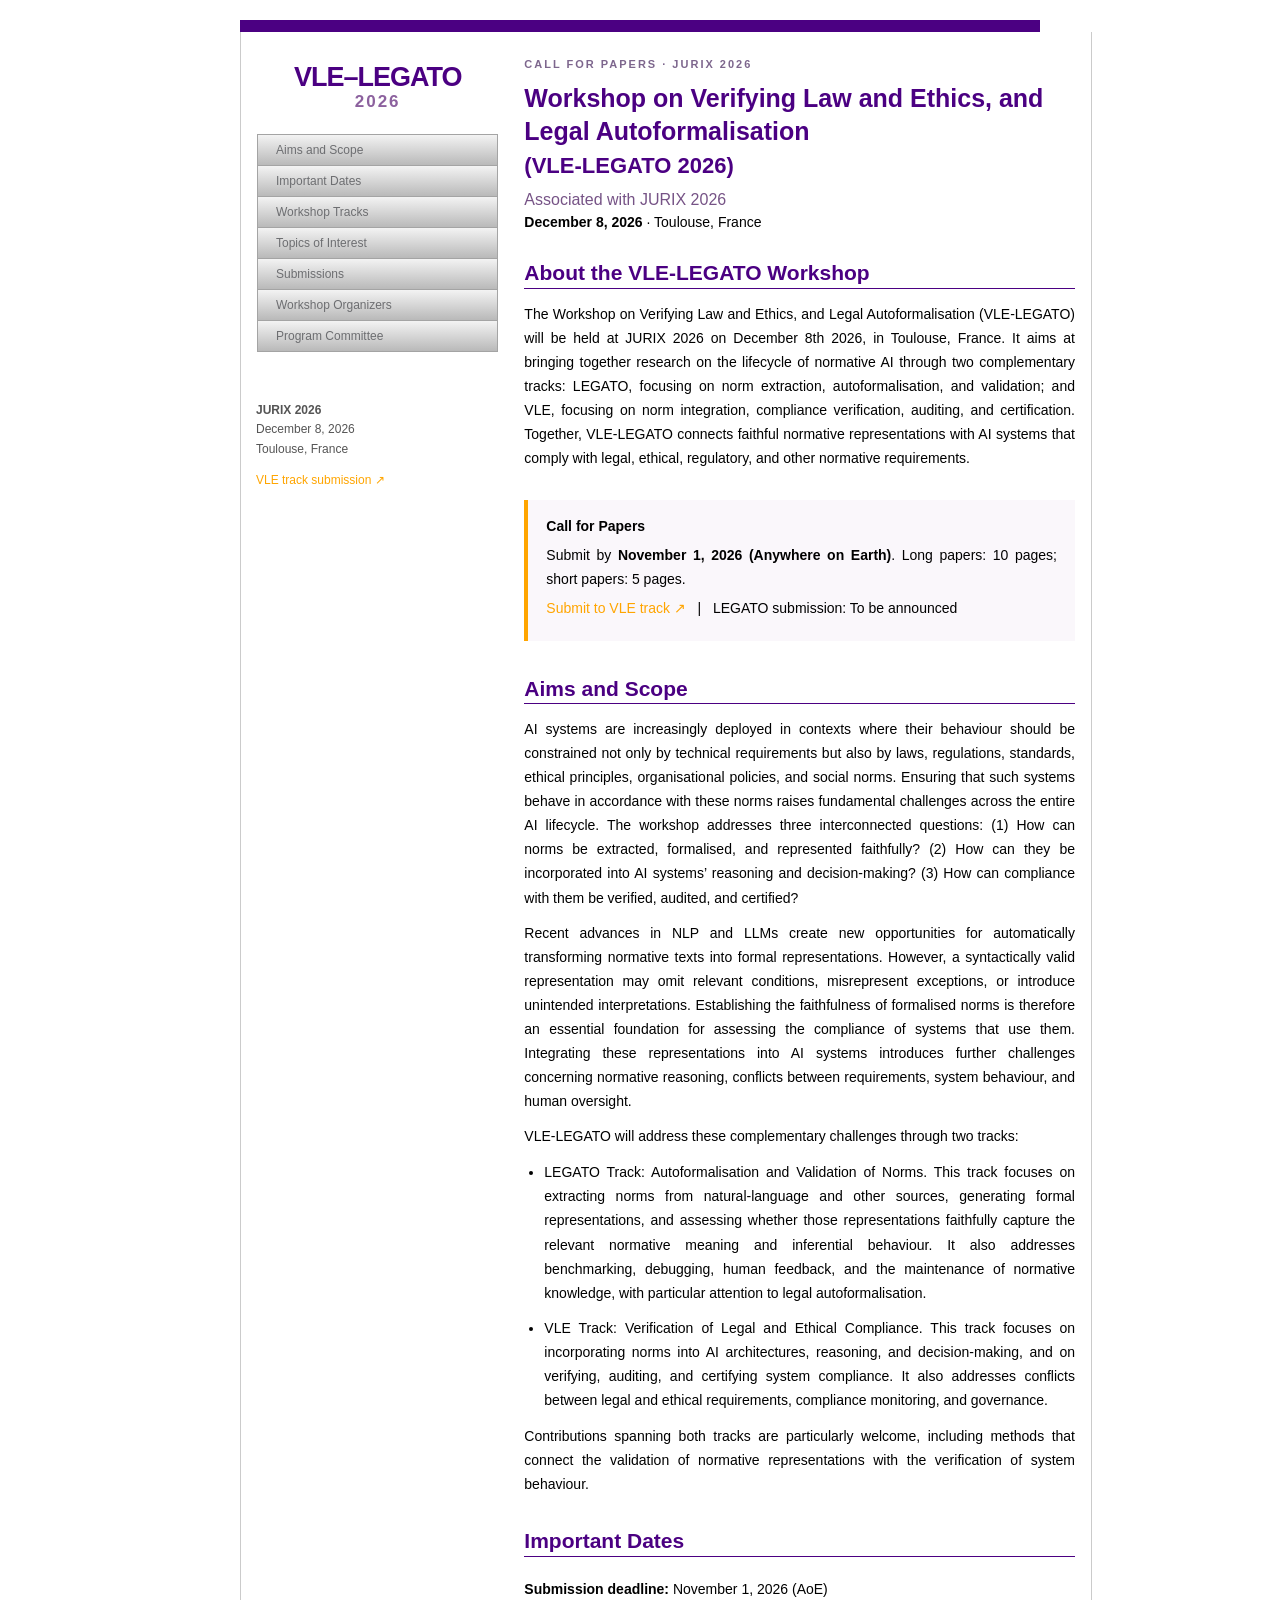
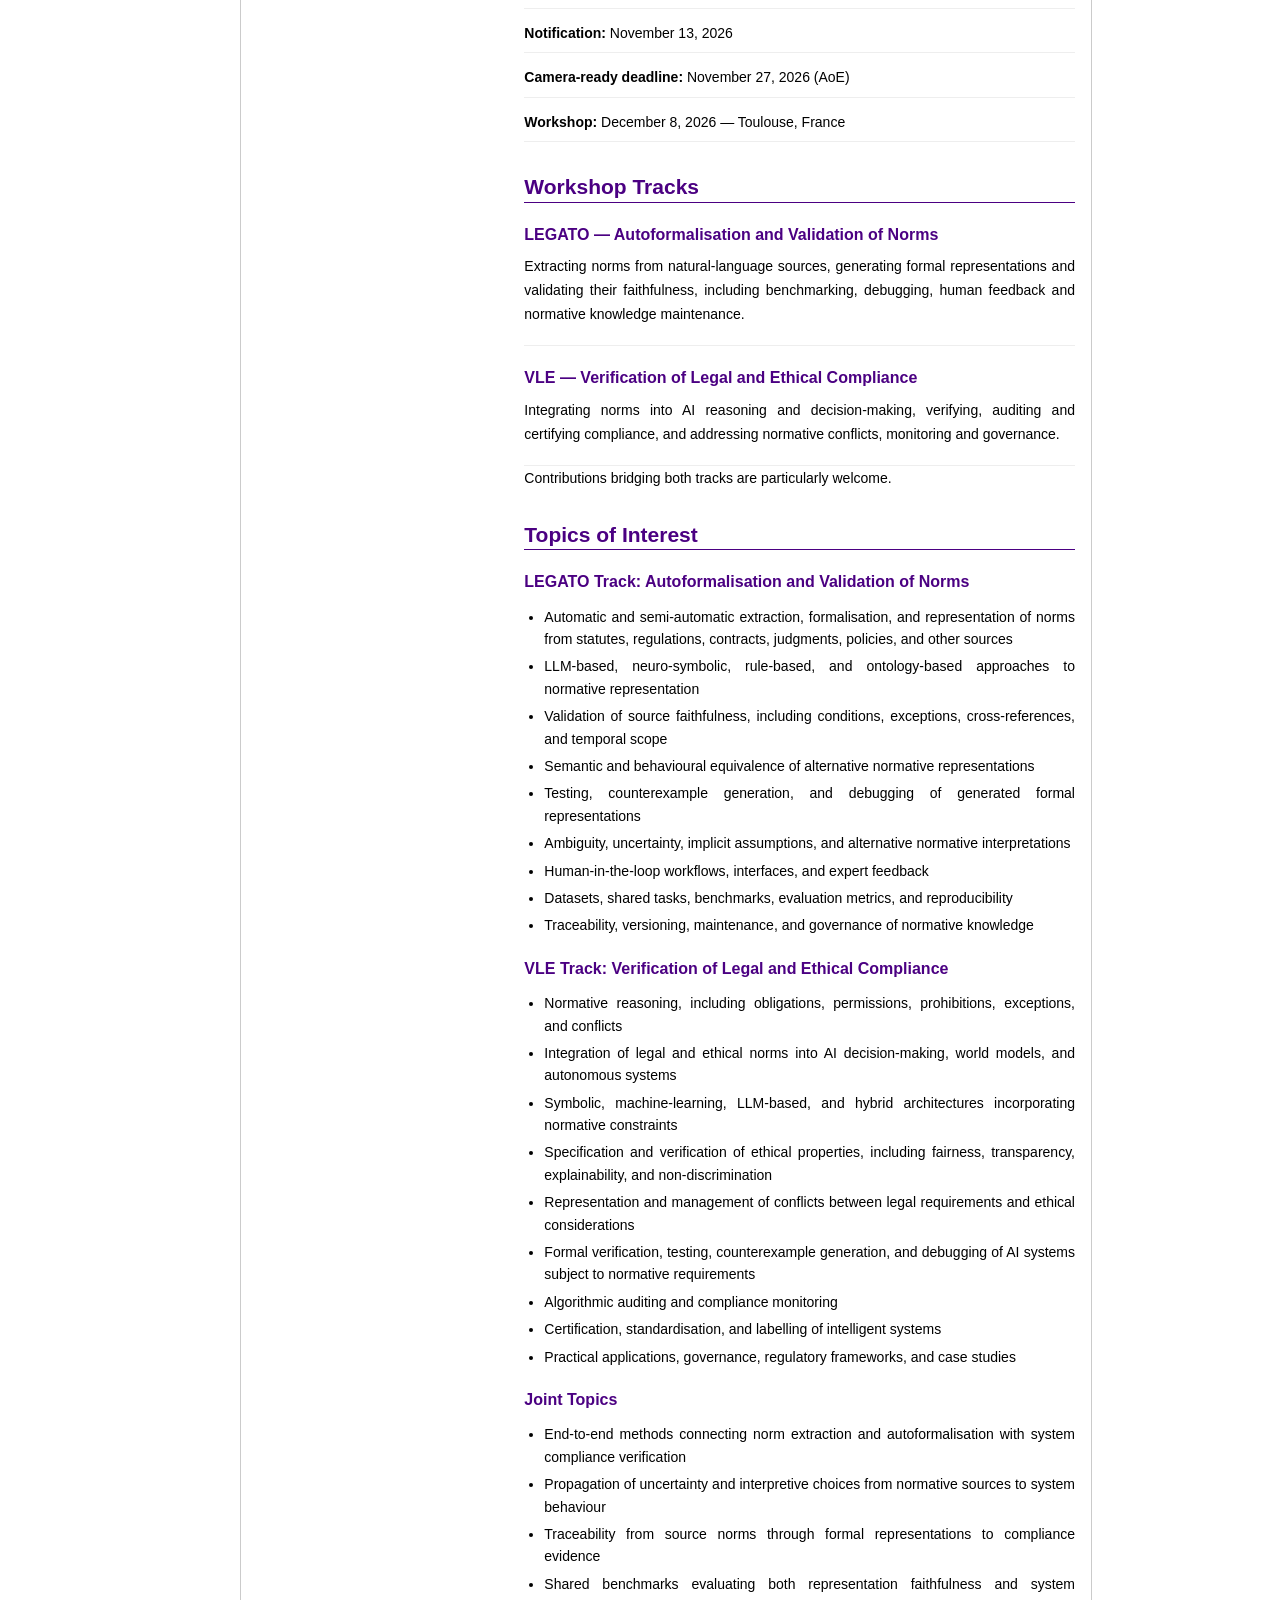
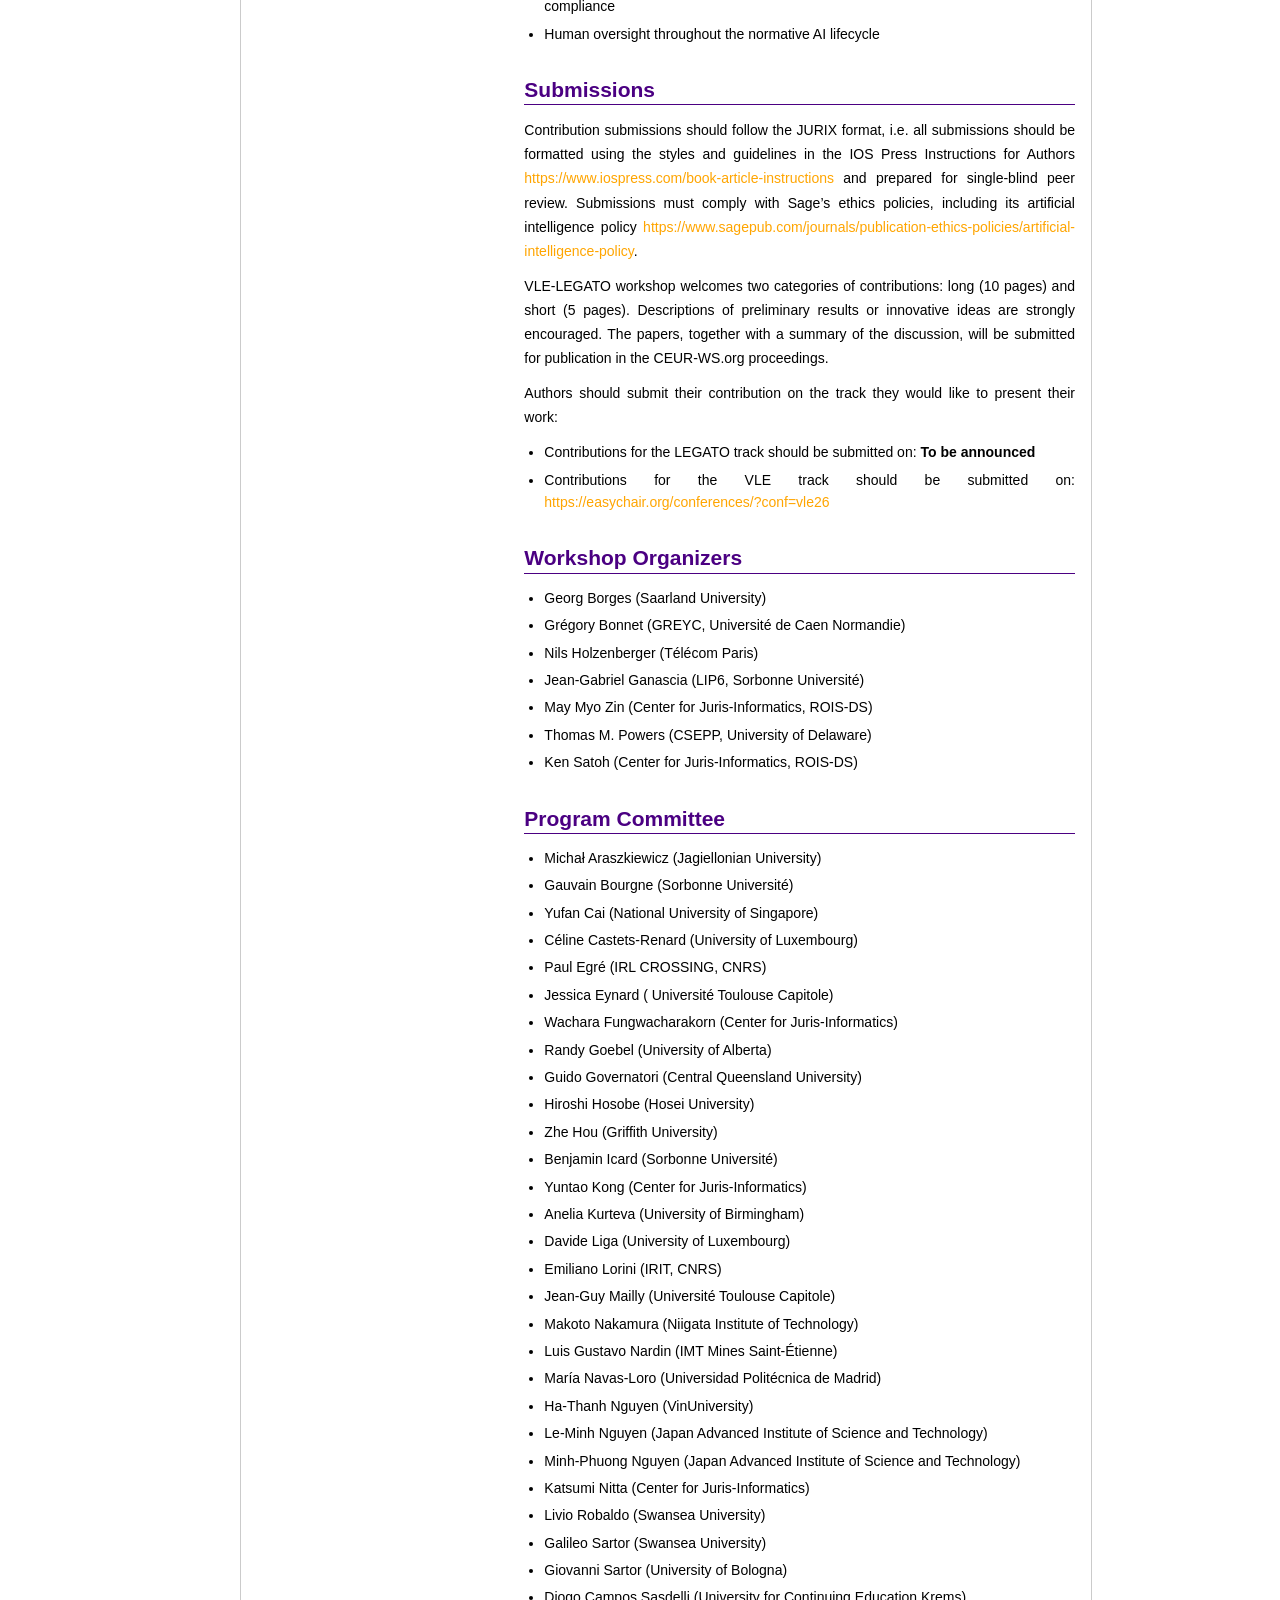
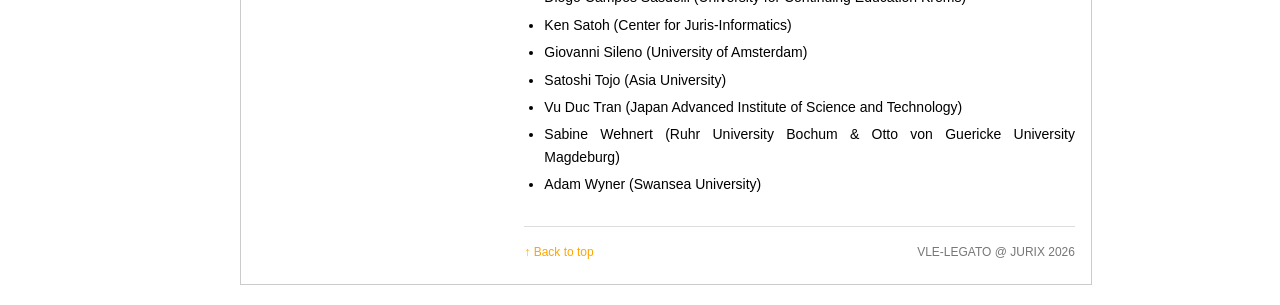
==== index.html @ c3d5d809 "Add files via upload" ====
<!doctype html>
<html lang="en"><head><meta charset="utf-8"><meta name="viewport" content="width=device-width,initial-scale=1">
<meta name="description" content="Call for papers for VLE-LEGATO@JURIX 2026, December 8 in Toulouse, France."><title>VLE-LEGATO 2026 | JURIX 2026 Workshop</title>
<link rel="stylesheet" href="index_files/cssreset.css"><link rel="stylesheet" href="index_files/cssfonts.css"><link rel="stylesheet" href="index_files/cssbase.css"><link rel="stylesheet" href="index_files/cssgrids.css"><link rel="stylesheet" href="index_files/user.css">
<link rel="stylesheet" href="index_files/vle.css"></head>
<body id="pageTop"><div class="wrapper"><div class="inner"><div class="yui3-g">
<aside class="yui3-u-1-3"><div class="content"><div class="logo"><h1><a href="#pageTop" class="wordmark">VLE–LEGATO <small>2026</small></a></h1></div>
<nav class="navi" aria-label="Workshop sections"><ul><li><a href="#About">Aims and Scope</a></li><li><a href="#Dates">Important Dates</a></li><li><a href="#Tracks">Workshop Tracks</a></li><li><a href="#Topics">Topics of Interest</a></li><li><a href="#Submission">Submissions</a></li><li><a href="#Organizers">Workshop Organizers</a></li><li><a href="#Committee">Program Committee</a></li></ul></nav>
<div class="sidebar-note"><strong>JURIX 2026</strong><p>December 8, 2026<br>Toulouse, France</p><a href="https://easychair.org/conferences/?conf=vle26" target="_blank" rel="noopener">VLE track submission ↗</a></div></div></aside>
<main class="yui3-u-2-3 main"><div class="content"><header class="hero"><div class="eyebrow">CALL FOR PAPERS · JURIX 2026</div><h1>Workshop on Verifying Law and Ethics, and Legal Autoformalisation<br><span>(VLE-LEGATO 2026)</span></h1>
<p class="conference">Associated with JURIX 2026</p><p class="hero-date"><strong>December 8, 2026</strong> · Toulouse, France</p></header>
<section class="block intro"><h2>About the VLE-LEGATO Workshop</h2><p>The Workshop on Verifying Law and Ethics, and Legal Autoformalisation (VLE-LEGATO) will be held at JURIX 2026 on December 8th 2026, in Toulouse, France. It aims at bringing together research on the lifecycle of normative AI through two complementary tracks: LEGATO, focusing on norm extraction, autoformalisation, and validation; and VLE, focusing on norm integration, compliance verification, auditing, and certification. Together, VLE-LEGATO connects faithful normative representations with AI systems that comply with legal, ethical, regulatory, and other normative requirements.</p>
</section>
<div class="notice"><strong>Call for Papers</strong><p>Submit by <strong>November 1, 2026 (Anywhere on Earth)</strong>. Long papers: 10 pages; short papers: 5 pages.</p><p><a href="https://easychair.org/conferences/?conf=vle26" target="_blank" rel="noopener">Submit to VLE track ↗</a> &nbsp; | &nbsp; LEGATO submission: To be announced</p></div>
<section class="block" id="About"><h2>Aims and Scope</h2><p>AI systems are increasingly deployed in contexts where their behaviour should be constrained not only by technical requirements but also by laws, regulations, standards, ethical principles, organisational policies, and social norms. Ensuring that such systems behave in accordance with these norms raises fundamental challenges across the entire AI lifecycle. The workshop addresses three interconnected questions: (1) How can norms be extracted, formalised, and represented faithfully? (2) How can they be incorporated into AI systems’ reasoning and decision-making? (3) How can compliance with them be verified, audited, and certified?</p>
<p>Recent advances in NLP and LLMs create new opportunities for automatically transforming normative texts into formal representations. However, a syntactically valid representation may omit relevant conditions, misrepresent exceptions, or introduce unintended interpretations. Establishing the faithfulness of formalised norms is therefore an essential foundation for assessing the compliance of systems that use them. Integrating these representations into AI systems introduces further challenges concerning normative reasoning, conflicts between requirements, system behaviour, and human oversight.</p>
<p>VLE-LEGATO will address these complementary challenges through two tracks:</p>
<ul>
<li><p>LEGATO Track: Autoformalisation and Validation of Norms. This track focuses on extracting norms from natural-language and other sources, generating formal representations, and assessing whether those representations faithfully capture the relevant normative meaning and inferential behaviour. It also addresses benchmarking, debugging, human feedback, and the maintenance of normative knowledge, with particular attention to legal autoformalisation.</p>
</li>
<li><p>VLE Track: Verification of Legal and Ethical Compliance. This track focuses on incorporating norms into AI architectures, reasoning, and decision-making, and on verifying, auditing, and certifying system compliance. It also addresses conflicts between legal and ethical requirements, compliance monitoring, and governance.</p>
</li>
</ul>
<p>Contributions spanning both tracks are particularly welcome, including methods that connect the validation of normative representations with the verification of system behaviour.</p>
</section>
<section class="block" id="Dates"><h2>Important Dates</h2><ul class="dates"><li><strong>Submission deadline:</strong> November 1, 2026 (AoE)</li><li><strong>Notification:</strong> November 13, 2026</li><li><strong>Camera-ready deadline:</strong> November 27, 2026 (AoE)</li><li><strong>Workshop:</strong> December 8, 2026 — Toulouse, France</li></ul></section>
<section class="block" id="Tracks"><h2>Workshop Tracks</h2><div class="track"><h3>LEGATO — Autoformalisation and Validation of Norms</h3><p>Extracting norms from natural-language sources, generating formal representations and validating their faithfulness, including benchmarking, debugging, human feedback and normative knowledge maintenance.</p></div><div class="track"><h3>VLE — Verification of Legal and Ethical Compliance</h3><p>Integrating norms into AI reasoning and decision-making, verifying, auditing and certifying compliance, and addressing normative conflicts, monitoring and governance.</p></div><p>Contributions bridging both tracks are particularly welcome.</p></section>
<section class="block" id="Topics"><h2>Topics of Interest</h2><h3>LEGATO Track: Autoformalisation and Validation of Norms</h3>
<ul>
<li>Automatic and semi-automatic extraction, formalisation, and representation of norms from statutes, regulations, contracts, judgments, policies, and other sources</li>
<li>LLM-based, neuro-symbolic, rule-based, and ontology-based approaches to normative representation</li>
<li>Validation of source faithfulness, including conditions, exceptions, cross-references, and temporal scope</li>
<li>Semantic and behavioural equivalence of alternative normative representations</li>
<li>Testing, counterexample generation, and debugging of generated formal representations</li>
<li>Ambiguity, uncertainty, implicit assumptions, and alternative normative interpretations</li>
<li>Human-in-the-loop workflows, interfaces, and expert feedback</li>
<li>Datasets, shared tasks, benchmarks, evaluation metrics, and reproducibility</li>
<li>Traceability, versioning, maintenance, and governance of normative knowledge</li>
</ul>
<h3>VLE Track: Verification of Legal and Ethical Compliance</h3>
<ul>
<li>Normative reasoning, including obligations, permissions, prohibitions, exceptions, and conflicts</li>
<li>Integration of legal and ethical norms into AI decision-making, world models, and autonomous systems</li>
<li>Symbolic, machine-learning, LLM-based, and hybrid architectures incorporating normative constraints</li>
<li>Specification and verification of ethical properties, including fairness, transparency, explainability, and non-discrimination</li>
<li>Representation and management of conflicts between legal requirements and ethical considerations</li>
<li>Formal verification, testing, counterexample generation, and debugging of AI systems subject to normative requirements</li>
<li>Algorithmic auditing and compliance monitoring</li>
<li>Certification, standardisation, and labelling of intelligent systems</li>
<li>Practical applications, governance, regulatory frameworks, and case studies</li>
</ul>
<h3>Joint Topics</h3>
<ul>
<li>End-to-end methods connecting norm extraction and autoformalisation with system compliance verification</li>
<li>Propagation of uncertainty and interpretive choices from normative sources to system behaviour</li>
<li>Traceability from source norms through formal representations to compliance evidence</li>
<li>Shared benchmarks evaluating both representation faithfulness and system compliance</li>
<li>Human oversight throughout the normative AI lifecycle</li>
</ul>
</section>
<section class="block" id="Submission"><h2>Submissions</h2><p>Contribution submissions should follow the JURIX format, i.e. all submissions should be formatted using the styles and guidelines in the IOS Press Instructions for Authors <a href="https://www.iospress.com/book-article-instructions">https://www.iospress.com/book-article-instructions</a> and prepared for single-blind peer review. Submissions must comply with Sage’s ethics policies, including its artificial intelligence policy <a href="https://www.sagepub.com/journals/publication-ethics-policies/artificial-intelligence-policy">https://www.sagepub.com/journals/publication-ethics-policies/artificial-intelligence-policy</a>.</p>
<p>VLE-LEGATO workshop welcomes two categories of contributions: long (10 pages) and short (5 pages). Descriptions of preliminary results or innovative ideas are strongly encouraged. The papers, together with a summary of the discussion, will be submitted for publication in the CEUR-WS.org proceedings.</p>
<p>Authors should submit their contribution on the track they would like to present their work:</p>
<ul>
<li>Contributions for the LEGATO track should be submitted on: <strong>To be announced</strong></li>
<li>Contributions for the VLE track should be submitted on: <a href="https://easychair.org/conferences/?conf=vle26">https://easychair.org/conferences/?conf=vle26</a></li>
</ul>
</section>
<section class="block" id="Organizers"><h2>Workshop Organizers</h2><ul>
<li>Georg Borges (Saarland University)</li>
<li>Grégory Bonnet (GREYC, Université de Caen Normandie)</li>
<li>Nils Holzenberger (Télécom Paris)</li>
<li>Jean-Gabriel Ganascia (LIP6, Sorbonne Université)</li>
<li>May Myo Zin (Center for Juris-Informatics, ROIS-DS)</li>
<li>Thomas M. Powers (CSEPP, University of Delaware)</li>
<li>Ken Satoh (Center for Juris-Informatics, ROIS-DS)</li>
</ul>
</section>
<section class="block" id="Committee"><h2>Program Committee</h2><ul>
<li>Michał Araszkiewicz (Jagiellonian University)</li>
<li>Gauvain Bourgne (Sorbonne Université)</li>
<li>Yufan Cai (National University of Singapore)</li>
<li>Céline Castets-Renard (University of Luxembourg)</li>
<li>Paul Egré (IRL CROSSING, CNRS)</li>
<li>Jessica Eynard ( Université Toulouse Capitole)</li>
<li>Wachara Fungwacharakorn (Center for Juris-Informatics)</li>
<li>Randy Goebel (University of Alberta)</li>
<li>Guido Governatori (Central Queensland University)</li>
<li>Hiroshi Hosobe (Hosei University)</li>
<li>Zhe Hou (Griffith University)</li>
<li>Benjamin Icard (Sorbonne Université)</li>
<li>Yuntao Kong (Center for Juris-Informatics)</li>
<li>Anelia Kurteva (University of Birmingham)</li>
<li>Davide Liga (University of Luxembourg)</li>
<li>Emiliano Lorini (IRIT, CNRS)</li>
<li>Jean-Guy Mailly (Université Toulouse Capitole)</li>
<li>Makoto Nakamura (Niigata Institute of Technology)</li>
<li>Luis Gustavo Nardin (IMT Mines Saint-Étienne)</li>
<li>María Navas-Loro (Universidad Politécnica de Madrid)</li>
<li>Ha-Thanh Nguyen (VinUniversity)</li>
<li>Le-Minh Nguyen (Japan Advanced Institute of Science and Technology)</li>
<li>Minh-Phuong Nguyen (Japan Advanced Institute of Science and Technology)</li>
<li>Katsumi Nitta (Center for Juris-Informatics)</li>
<li>Livio Robaldo (Swansea University)</li>
<li>Galileo Sartor (Swansea University)</li>
<li>Giovanni Sartor (University of Bologna)</li>
<li>Diogo Campos Sasdelli (University for Continuing Education Krems)</li>
<li>Ken Satoh (Center for Juris-Informatics)</li>
<li>Giovanni Sileno (University of Amsterdam)</li>
<li>Satoshi Tojo (Asia University)</li>
<li>Vu Duc Tran (Japan Advanced Institute of Science and Technology)</li>
<li>Sabine Wehnert (Ruhr University Bochum &amp; Otto von Guericke University Magdeburg)</li>
<li>Adam Wyner (Swansea University)</li>
</ul>
</section><footer><a href="#pageTop">↑ Back to top</a><p>VLE-LEGATO @ JURIX 2026</p></footer></div></main></div></div></div></body></html>
---- index_files/cssreset.css ----
/*
YUI 3.5.0 (build 5089)
Copyright 2012 Yahoo! Inc. All rights reserved.
Licensed under the BSD License.
http://yuilibrary.com/license/
*/
/*
	TODO will need to remove settings on HTML since we can't namespace it.
	TODO with the prefix, should I group by selector or property for weight savings?
*/
html{
	color:#000;
	background:#FFF;
}
/*
	TODO remove settings on BODY since we can't namespace it.
*/
/*
	TODO test putting a class on HEAD.
		- Fails on FF. 
*/
body,
div,
dl,
dt,
dd,
ul,
ol,
li,
h1,
h2,
h3,
h4,
h5,
h6,
pre,
code,
form,
fieldset,
legend,
input,
textarea,
p,
blockquote,
th,
td {
	margin:0;
	padding:0;
}
table {
	border-collapse:collapse;
	border-spacing:0;
}
fieldset,
img {
	border:0;
}
/*
	TODO think about hanlding inheritence differently, maybe letting IE6 fail a bit...
*/
address,
caption,
cite,
code,
dfn,
em,
strong,
th,
var {
	font-style:normal;
	font-weight:normal;
}

ol,
ul {
	list-style:none;
}

caption,
th {
	text-align:left;
}
h1,
h2,
h3,
h4,
h5,
h6 {
	font-size:100%;
	font-weight:normal;
}
q:before,
q:after {
	content:'';
}
abbr,
acronym {
	border:0;
	font-variant:normal;
}
/* to preserve line-height and selector appearance */
sup {
	vertical-align:text-top;
}
sub {
	vertical-align:text-bottom;
}
input,
textarea,
select {
	font-family:inherit;
	font-size:inherit;
	font-weight:inherit;
}
/*to enable resizing for IE*/
input,
textarea,
select {
	*font-size:100%;
}
/*because legend doesn't inherit in IE */
legend {
	color:#000;
}
/* YUI CSS Detection Stamp */
#yui3-css-stamp.cssreset { display: none; }
---- index_files/cssfonts.css ----
/*
YUI 3.5.0 (build 5089)
Copyright 2012 Yahoo! Inc. All rights reserved.
Licensed under the BSD License.
http://yuilibrary.com/license/
*/
/**
 * Percents could work for IE, but for backCompat purposes, we are using keywords.
 * x-small is for IE6/7 quirks mode.
 */
body {
	font:13px/1.231 arial,helvetica,clean,sans-serif;
	*font-size:small; /* for IE */
	*font:x-small; /* for IE in quirks mode */
}

/**
 * Nudge down to get to 13px equivalent for these form elements
 */ 
select,
input,
button,
textarea {
	font:99% arial,helvetica,clean,sans-serif;
}

/**
 * To help tables remember to inherit
 */
table {
	font-size:inherit;
	font:100%;
}

/**
 * Bump up IE to get to 13px equivalent for these fixed-width elements
 */
pre,
code,
kbd,
samp,
tt {
	font-family:monospace;
	*font-size:108%;
	line-height:100%;
}
/* YUI CSS Detection Stamp */
#yui3-css-stamp.cssfonts { display: none; }
---- index_files/cssbase.css ----
/*
YUI 3.5.0 (build 5089)
Copyright 2012 Yahoo! Inc. All rights reserved.
Licensed under the BSD License.
http://yuilibrary.com/license/
*/
/* base.css, part of YUI's CSS Foundation */
h1 {
	/*18px via YUI Fonts CSS foundation*/
	font-size:138.5%;  
}
h2 {
	/*16px via YUI Fonts CSS foundation*/
	font-size:123.1%; 
}
h3 {
	/*14px via YUI Fonts CSS foundation*/
	font-size:108%;  
}
h1,h2,h3 {
	/* top & bottom margin based on font size */
	margin:1em 0;
}
h1,h2,h3,h4,h5,h6,strong {
	/*bringing boldness back to headers and the strong element*/
	font-weight:bold; 
}
abbr,acronym {
	/*indicating to users that more info is available */
	border-bottom:1px dotted #000;
	cursor:help;
} 
em {
	/*bringing italics back to the em element*/
	font-style:italic;
}
blockquote,ul,ol,dl {
	/*giving blockquotes and lists room to breath*/
	margin:1em;
}
ol,ul,dl {
	/*bringing lists on to the page with breathing room */
	margin-left:2em;
}
ol {
	/*giving OL's LIs generated numbers*/
	list-style: decimal outside;	
}
ul {
	/*giving UL's LIs generated disc markers*/
	list-style: disc outside;
}
dl dd {
	/*providing spacing for definition terms*/
	margin-left:1em;
}
th,td {
	/*borders and padding to make the table readable*/
	border:1px solid #000;
	padding:.5em;
}
th {
	/*distinguishing table headers from data cells*/
	font-weight:bold;
	text-align:center;
}
caption {
	/*coordinated margin to match cell's padding*/
	margin-bottom:.5em;
	/*centered so it doesn't blend in to other content*/
	text-align:center;
}
p,fieldset,table,pre {
	/*so things don't run into each other*/
	margin-bottom:1em;
}
/* setting a consistent width, 160px; 
   control of type=file still not possible */
input[type=text],input[type=password],textarea{width:12.25em;*width:11.9em;}
/* YUI CSS Detection Stamp */
#yui3-css-stamp.cssbase { display: none; }
---- index_files/cssgrids.css ----
/*
YUI 3.5.0 (build 5089)
Copyright 2012 Yahoo! Inc. All rights reserved.
Licensed under the BSD License.
http://yuilibrary.com/license/
*/
.yui3-g {
    letter-spacing: -0.31em; /* webkit: collapse white-space between units */
    *letter-spacing: normal; /* reset IE < 8 */
    word-spacing: -0.43em; /* IE < 8 && gecko: collapse white-space between units */
}

.yui3-u {
    display: inline-block;
    zoom: 1; *display: inline; /* IE < 8: fake inline-block */
    letter-spacing: normal;
    word-spacing: normal;
    vertical-align: top;
}
.yui3-u-1,
.yui3-u-1-2,
.yui3-u-1-3,
.yui3-u-2-3,
.yui3-u-1-4,
.yui3-u-3-4,
.yui3-u-1-5,
.yui3-u-2-5,
.yui3-u-3-5,
.yui3-u-4-5,
.yui3-u-1-6,
.yui3-u-5-6,
.yui3-u-1-8,
.yui3-u-3-8,
.yui3-u-5-8,
.yui3-u-7-8,
.yui3-u-1-12,
.yui3-u-5-12,
.yui3-u-7-12,
.yui3-u-11-12,
.yui3-u-1-24,
.yui3-u-5-24,
.yui3-u-7-24,
.yui3-u-11-24,
.yui3-u-13-24,
.yui3-u-17-24,
.yui3-u-19-24,
.yui3-u-23-24 {
    display: inline-block;
    zoom: 1; *display: inline; /* IE < 8: fake inline-block */
    letter-spacing: normal;
    word-spacing: normal;
    vertical-align: top;
}

.yui3-u-1 {
    display: block;
}

.yui3-u-1-2 {
    width: 50%;
}

.yui3-u-1-3 {
    width: 33.33333%;
}

.yui3-u-2-3 {
    width: 66.66666%;
}

.yui3-u-1-4 {
    width: 25%;
}

.yui3-u-3-4 {
    width: 75%;
}

.yui3-u-1-5 {
    width: 20%;
}

.yui3-u-2-5 {
    width: 40%;
}

.yui3-u-3-5 {
    width: 60%;
}

.yui3-u-4-5 {
    width: 80%;
}

.yui3-u-1-6 {
    width: 16.656%;
}

.yui3-u-5-6 {
    width: 83.33%;
}

.yui3-u-1-8 {
    width: 12.5%;
}

.yui3-u-3-8 {
    width: 37.5%;
}

.yui3-u-5-8 {
    width: 62.5%;
}

.yui3-u-7-8 {
    width: 87.5%;
}

.yui3-u-1-12 {
    width: 8.3333%;
}

.yui3-u-5-12 {
    width: 41.6666%;
}

.yui3-u-7-12 {
    width: 58.3333%;
}

.yui3-u-11-12 {
    width: 91.6666%;
}

.yui3-u-1-24 {
    width: 4.1666%;
}

.yui3-u-5-24 {
    width: 20.8333%;
}

.yui3-u-7-24 {
    width: 29.1666%;
}

.yui3-u-11-24 {
    width: 45.8333%;
}

.yui3-u-13-24 {
    width: 54.1666%;
}

.yui3-u-17-24 {
    width: 70.8333%;
}

.yui3-u-19-24 {
    width: 79.1666%;
}

.yui3-u-23-24 {
    width: 95.8333%;
}
/* YUI CSS Detection Stamp */
#yui3-css-stamp.cssgrids { display: none; }
---- index_files/user.css ----
/*
YUI 3.5.0 (build 5089)
Copyright 2012 Yahoo! Inc. All rights reserved.
Licensed under the BSD License.
http://yuilibrary.com/license/
*/

h1,h2{
	color:#4B0082/*#ff642e*/;
}
h2{
	border-bottom:solid 1px #4B0082/*#ff642e*/;
}
a{
	color:#FFA500/*#6699ff*/;
	text-decoration:none;	
}
a:hover{
	text-decoration:underline;
}
.inner{
	margin:auto; /* center in viewport */
	width: 850px; /* fix page width */
	border:solid 1px #cbcbcb;
	border-top:none;
}
.wrapper{
	border-top:solid 12px #4B0082/*#ff642e*/;
	width: 800px;
	margin:auto;
	margin-top:20px;
	margin-bottom:20px;
}

.block{
	margin-bottom:3em;
}
.block dl{
	margin-left:0;	
}
.block dt{
	font-weight:bold;
	
}
.iconNew{
	display:inline-block;
	background-image: url(images/new.gif);
	background-repeat: no-repeat;
	background-position: left center;
	text-indent:-9999em;
	width:25px;
	margin-right:4px;

}
.yui3-g .content{
    /*border: 1px solid #ccc;*/
    margin-right: 10px; /* gutter between columns */
}
.main .content{
	/*margin-left:-10px;*/
	position:relative;
	padding-right:6px;
	z-index:10;
	_margin-left:0px;
}
.content h1{
	font-size:2.3em;
}

.navi{ padding:16px;}
.navi a{
	display:block;
	background-image: url(images/icon01n.png);
	background-repeat: no-repeat;
	background-position: left 8px;
	padding-left:10px;
	font-size:12px;
	line-height:24px;
	color:#6d6e71;
	text-decoration:none;
}
.navi a:hover{ color:#FFF;background-image: url(images/icon01.png);}
.navi a:focus {
   outline:none;
}

.navi li:hover{
	/* 通常 */
	background:linear-gradient(#ff8c5d, #de421c);
	/* webkit用 */
	background:-webkit-gradient(linear, left top, left bottom, from(#ff8c5d), to(#de421c));
	/* mozilla用 */
	background:-moz-linear-gradient(top, #ff8c5d, #de421c);
	color:#FFF;

}
.navi ul{border-top:solid 1px #a4a4a4; margin:0; margin-bottom:1em;}
.navi li{
	/* 通常 */
	background:linear-gradient(#f3f3f3, #b9b9b9);
	/* webkit用 */
	background:-webkit-gradient(linear, left top, left bottom, from(#f3f3f3), to(#b9b9b9));
	/* mozilla用 */
	background:-moz-linear-gradient(top, #f3f3f3, #b9b9b9);
	color:#FFF;
	padding:3px 8px;
	border:solid 1px #a4a4a4;
	border-top:none;
}


.navi li:hover {
filter: progid:DXImageTransform.Microsoft.gradient(GradientType=0,startColorstr='#ff8c5d', endColorstr='#de421c');
-ms-filter: "progid:DXImageTransform.Microsoft.gradient(GradientType=0,startColorstr='#ff8c5d', endColorstr='#de421c')";
	zoom: 1;
}

.navi li {
filter: progid:DXImageTransform.Microsoft.gradient(GradientType=0,startColorstr='#f3f3f3', endColorstr='#b9b9b9');
-ms-filter: "progid:DXImageTransform.Microsoft.gradient(GradientType=0,startColorstr='#f3f3f3', endColorstr='#b9b9b9')";
	zoom: 1;
}
/*
#twitterIcon{
	background-image: url(images/twitter.png);
	background-repeat: no-repeat;
	background-position: right center;
	margin-right:20px;
}
#twitterIcon span{
	text-indent:-9999em;
	overflow:hidden;
}

*/

#New ul{
	margin-left:0;
	list-style:none;
}

.blockTwitter .txtLink img{
	margin-bottom:-2px;
	
}
.blockTwitter{
	width:200px;
	margin:auto;
	
}
.logo h1{
	text-align:center;
	margin-bottom:0;
/*	text-indent:-9999em;
	width:200px;
	height:200px;
	border:solid 1px #cbcbcb;
	background-color:#dfdfdf;
	margin:auto;
	margin-top:10px;*/
	
}
.pageTop{
	text-align:justify;	
}

p, li {
  text-align: justify;
  text-justify: inter-word;
}
---- index_files/vle.css ----
/* Maintain the original NLL2FR color scheme, navigation and column layout. */
.wordmark{color:#4B0082;font-size:27px;font-weight:bold;line-height:1.12;display:block;margin:20px 0 13px;text-decoration:none;letter-spacing:-1px}.wordmark small{display:block;font-size:17px;letter-spacing:2px;color:#8c619e}.navi{padding-top:10px}.sidebar-note{margin:20px 15px;color:#555;font-size:12px;line-height:1.6}.sidebar-note p{text-align:left}.hero{padding-top:26px;margin-bottom:27px}.hero h1{font-size:25px;line-height:1.32;margin:10px 0 9px}.hero h1 span{font-size:22px}.eyebrow{color:#7d668d;letter-spacing:2px;font-size:11px;font-weight:bold}.conference{font-size:16px;color:#765386;margin-bottom:5px}.hero-date{font-size:14px}.block{margin-bottom:30px}.block h2{font-size:21px;line-height:1.4;margin-bottom:13px}.block h3{font-size:16px;color:#4B0082;margin:21px 0 8px;font-weight:bold;line-height:1.4}.block p,.intro p{font-size:14px;line-height:1.72;margin-bottom:11px}.block li{font-size:14px;line-height:1.6;margin:5px 0}.block ul{list-style:disc;padding-left:20px;margin:12px 0}.notice{border-left:4px solid #FFA500;background:#faf7fb;padding:15px 18px;margin-bottom:33px;font-size:14px;line-height:1.7}.notice p{margin:5px 0}.track{border-bottom:1px solid #eee;padding-bottom:8px}.dates{list-style:none!important;padding-left:0!important}.dates li{padding:8px 0;border-bottom:1px solid #eee}.main footer{border-top:1px solid #ddd;padding:18px 0 25px;color:#777;font-size:12px}.main footer p{float:right}.navi li:hover{background:linear-gradient(#8052a0,#4B0082)}.navi li:hover a{color:white}.navi a:hover{color:white}a{overflow-wrap:anywhere}@media(max-width:880px){.wrapper,.inner{width:auto;margin:0 12px}.yui3-g{display:flex;flex-direction:column}.yui3-u-1-3,.yui3-u-2-3{width:100%!important;float:none!important}.navi ul{display:flex;flex-wrap:wrap;gap:5px;border:0}.navi li{border:1px solid #aaa}.sidebar-note{display:none}.main .content{padding:0 15px}.logo h1{text-align:left;padding:0 15px}.hero{padding-top:12px}}@media(max-width:500px){.hero h1{font-size:21px}.hero h1 span{font-size:19px}.block h2{font-size:19px}.navi a{font-size:11px}.navi{padding:8px}}
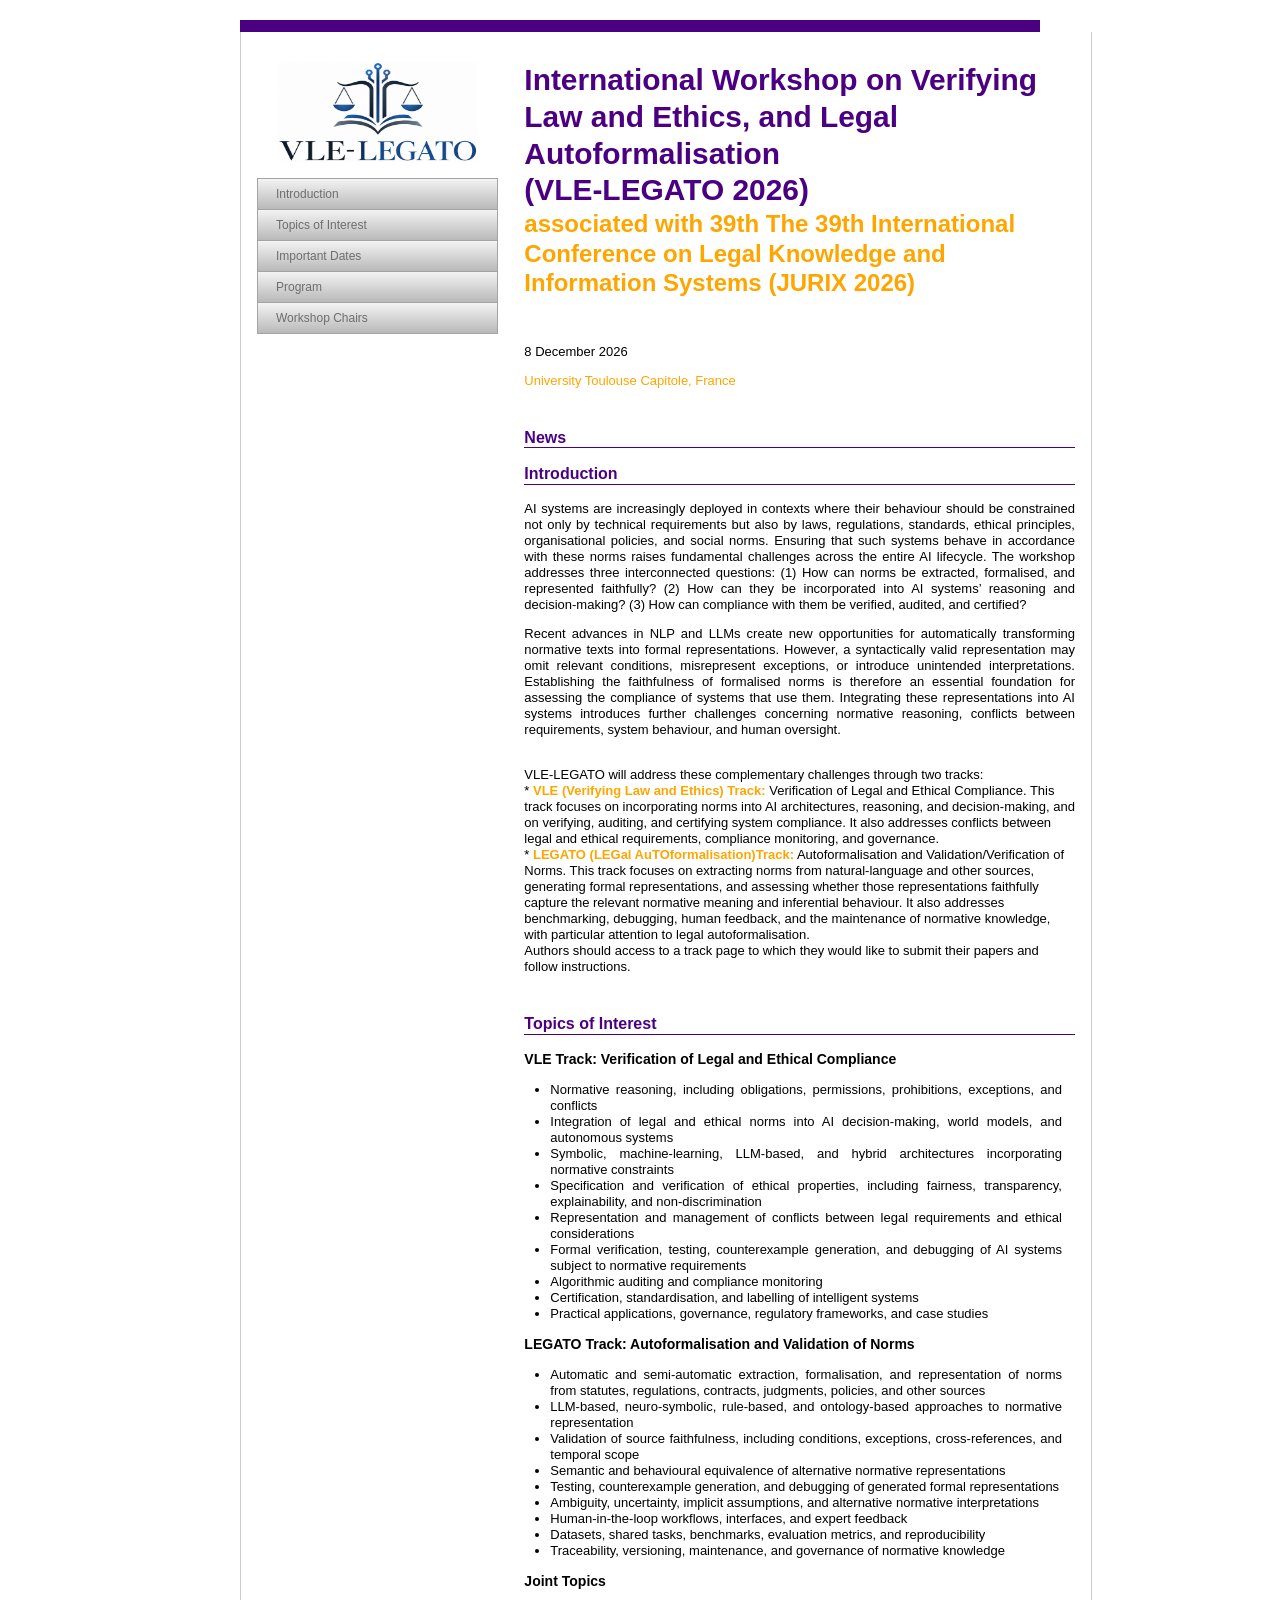
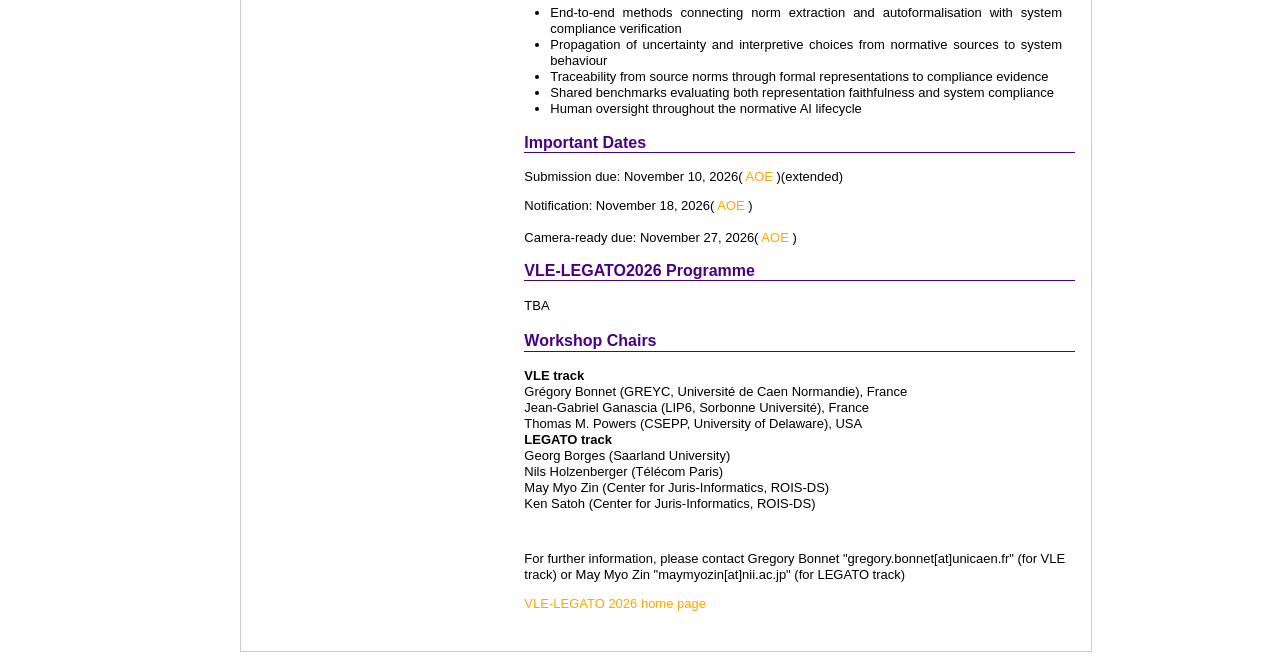
==== commit 93a9e4ea: "Add files via upload" ====
--- a/index.html
+++ b/index.html
@@ -1,115 +1,244 @@
-<!doctype html>
-<html lang="en"><head><meta charset="utf-8"><meta name="viewport" content="width=device-width,initial-scale=1">
-<meta name="description" content="Call for papers for VLE-LEGATO@JURIX 2026, December 8 in Toulouse, France."><title>VLE-LEGATO 2026 | JURIX 2026 Workshop</title>
-<link rel="stylesheet" href="index_files/cssreset.css"><link rel="stylesheet" href="index_files/cssfonts.css"><link rel="stylesheet" href="index_files/cssbase.css"><link rel="stylesheet" href="index_files/cssgrids.css"><link rel="stylesheet" href="index_files/user.css">
-<link rel="stylesheet" href="index_files/vle.css"></head>
-<body id="pageTop"><div class="wrapper"><div class="inner"><div class="yui3-g">
-<aside class="yui3-u-1-3"><div class="content"><div class="logo"><h1><a href="#pageTop" class="wordmark">VLE–LEGATO <small>2026</small></a></h1></div>
-<nav class="navi" aria-label="Workshop sections"><ul><li><a href="#About">Aims and Scope</a></li><li><a href="#Dates">Important Dates</a></li><li><a href="#Tracks">Workshop Tracks</a></li><li><a href="#Topics">Topics of Interest</a></li><li><a href="#Submission">Submissions</a></li><li><a href="#Organizers">Workshop Organizers</a></li><li><a href="#Committee">Program Committee</a></li></ul></nav>
-<div class="sidebar-note"><strong>JURIX 2026</strong><p>December 8, 2026<br>Toulouse, France</p><a href="https://easychair.org/conferences/?conf=vle26" target="_blank" rel="noopener">VLE track submission ↗</a></div></div></aside>
-<main class="yui3-u-2-3 main"><div class="content"><header class="hero"><div class="eyebrow">CALL FOR PAPERS · JURIX 2026</div><h1>Workshop on Verifying Law and Ethics, and Legal Autoformalisation<br><span>(VLE-LEGATO 2026)</span></h1>
-<p class="conference">Associated with JURIX 2026</p><p class="hero-date"><strong>December 8, 2026</strong> · Toulouse, France</p></header>
-<section class="block intro"><h2>About the VLE-LEGATO Workshop</h2><p>The Workshop on Verifying Law and Ethics, and Legal Autoformalisation (VLE-LEGATO) will be held at JURIX 2026 on December 8th 2026, in Toulouse, France. It aims at bringing together research on the lifecycle of normative AI through two complementary tracks: LEGATO, focusing on norm extraction, autoformalisation, and validation; and VLE, focusing on norm integration, compliance verification, auditing, and certification. Together, VLE-LEGATO connects faithful normative representations with AI systems that comply with legal, ethical, regulatory, and other normative requirements.</p>
-</section>
-<div class="notice"><strong>Call for Papers</strong><p>Submit by <strong>November 1, 2026 (Anywhere on Earth)</strong>. Long papers: 10 pages; short papers: 5 pages.</p><p><a href="https://easychair.org/conferences/?conf=vle26" target="_blank" rel="noopener">Submit to VLE track ↗</a> &nbsp; | &nbsp; LEGATO submission: To be announced</p></div>
-<section class="block" id="About"><h2>Aims and Scope</h2><p>AI systems are increasingly deployed in contexts where their behaviour should be constrained not only by technical requirements but also by laws, regulations, standards, ethical principles, organisational policies, and social norms. Ensuring that such systems behave in accordance with these norms raises fundamental challenges across the entire AI lifecycle. The workshop addresses three interconnected questions: (1) How can norms be extracted, formalised, and represented faithfully? (2) How can they be incorporated into AI systems’ reasoning and decision-making? (3) How can compliance with them be verified, audited, and certified?</p>
-<p>Recent advances in NLP and LLMs create new opportunities for automatically transforming normative texts into formal representations. However, a syntactically valid representation may omit relevant conditions, misrepresent exceptions, or introduce unintended interpretations. Establishing the faithfulness of formalised norms is therefore an essential foundation for assessing the compliance of systems that use them. Integrating these representations into AI systems introduces further challenges concerning normative reasoning, conflicts between requirements, system behaviour, and human oversight.</p>
-<p>VLE-LEGATO will address these complementary challenges through two tracks:</p>
-<ul>
-<li><p>LEGATO Track: Autoformalisation and Validation of Norms. This track focuses on extracting norms from natural-language and other sources, generating formal representations, and assessing whether those representations faithfully capture the relevant normative meaning and inferential behaviour. It also addresses benchmarking, debugging, human feedback, and the maintenance of normative knowledge, with particular attention to legal autoformalisation.</p>
-</li>
-<li><p>VLE Track: Verification of Legal and Ethical Compliance. This track focuses on incorporating norms into AI architectures, reasoning, and decision-making, and on verifying, auditing, and certifying system compliance. It also addresses conflicts between legal and ethical requirements, compliance monitoring, and governance.</p>
-</li>
-</ul>
-<p>Contributions spanning both tracks are particularly welcome, including methods that connect the validation of normative representations with the verification of system behaviour.</p>
-</section>
-<section class="block" id="Dates"><h2>Important Dates</h2><ul class="dates"><li><strong>Submission deadline:</strong> November 1, 2026 (AoE)</li><li><strong>Notification:</strong> November 13, 2026</li><li><strong>Camera-ready deadline:</strong> November 27, 2026 (AoE)</li><li><strong>Workshop:</strong> December 8, 2026 — Toulouse, France</li></ul></section>
-<section class="block" id="Tracks"><h2>Workshop Tracks</h2><div class="track"><h3>LEGATO — Autoformalisation and Validation of Norms</h3><p>Extracting norms from natural-language sources, generating formal representations and validating their faithfulness, including benchmarking, debugging, human feedback and normative knowledge maintenance.</p></div><div class="track"><h3>VLE — Verification of Legal and Ethical Compliance</h3><p>Integrating norms into AI reasoning and decision-making, verifying, auditing and certifying compliance, and addressing normative conflicts, monitoring and governance.</p></div><p>Contributions bridging both tracks are particularly welcome.</p></section>
-<section class="block" id="Topics"><h2>Topics of Interest</h2><h3>LEGATO Track: Autoformalisation and Validation of Norms</h3>
-<ul>
-<li>Automatic and semi-automatic extraction, formalisation, and representation of norms from statutes, regulations, contracts, judgments, policies, and other sources</li>
-<li>LLM-based, neuro-symbolic, rule-based, and ontology-based approaches to normative representation</li>
-<li>Validation of source faithfulness, including conditions, exceptions, cross-references, and temporal scope</li>
-<li>Semantic and behavioural equivalence of alternative normative representations</li>
-<li>Testing, counterexample generation, and debugging of generated formal representations</li>
-<li>Ambiguity, uncertainty, implicit assumptions, and alternative normative interpretations</li>
-<li>Human-in-the-loop workflows, interfaces, and expert feedback</li>
-<li>Datasets, shared tasks, benchmarks, evaluation metrics, and reproducibility</li>
-<li>Traceability, versioning, maintenance, and governance of normative knowledge</li>
-</ul>
-<h3>VLE Track: Verification of Legal and Ethical Compliance</h3>
-<ul>
-<li>Normative reasoning, including obligations, permissions, prohibitions, exceptions, and conflicts</li>
-<li>Integration of legal and ethical norms into AI decision-making, world models, and autonomous systems</li>
-<li>Symbolic, machine-learning, LLM-based, and hybrid architectures incorporating normative constraints</li>
-<li>Specification and verification of ethical properties, including fairness, transparency, explainability, and non-discrimination</li>
-<li>Representation and management of conflicts between legal requirements and ethical considerations</li>
-<li>Formal verification, testing, counterexample generation, and debugging of AI systems subject to normative requirements</li>
-<li>Algorithmic auditing and compliance monitoring</li>
-<li>Certification, standardisation, and labelling of intelligent systems</li>
-<li>Practical applications, governance, regulatory frameworks, and case studies</li>
-</ul>
-<h3>Joint Topics</h3>
-<ul>
-<li>End-to-end methods connecting norm extraction and autoformalisation with system compliance verification</li>
-<li>Propagation of uncertainty and interpretive choices from normative sources to system behaviour</li>
-<li>Traceability from source norms through formal representations to compliance evidence</li>
-<li>Shared benchmarks evaluating both representation faithfulness and system compliance</li>
-<li>Human oversight throughout the normative AI lifecycle</li>
-</ul>
-</section>
-<section class="block" id="Submission"><h2>Submissions</h2><p>Contribution submissions should follow the JURIX format, i.e. all submissions should be formatted using the styles and guidelines in the IOS Press Instructions for Authors <a href="https://www.iospress.com/book-article-instructions">https://www.iospress.com/book-article-instructions</a> and prepared for single-blind peer review. Submissions must comply with Sage’s ethics policies, including its artificial intelligence policy <a href="https://www.sagepub.com/journals/publication-ethics-policies/artificial-intelligence-policy">https://www.sagepub.com/journals/publication-ethics-policies/artificial-intelligence-policy</a>.</p>
-<p>VLE-LEGATO workshop welcomes two categories of contributions: long (10 pages) and short (5 pages). Descriptions of preliminary results or innovative ideas are strongly encouraged. The papers, together with a summary of the discussion, will be submitted for publication in the CEUR-WS.org proceedings.</p>
-<p>Authors should submit their contribution on the track they would like to present their work:</p>
-<ul>
-<li>Contributions for the LEGATO track should be submitted on: <strong>To be announced</strong></li>
-<li>Contributions for the VLE track should be submitted on: <a href="https://easychair.org/conferences/?conf=vle26">https://easychair.org/conferences/?conf=vle26</a></li>
-</ul>
-</section>
-<section class="block" id="Organizers"><h2>Workshop Organizers</h2><ul>
-<li>Georg Borges (Saarland University)</li>
-<li>Grégory Bonnet (GREYC, Université de Caen Normandie)</li>
-<li>Nils Holzenberger (Télécom Paris)</li>
-<li>Jean-Gabriel Ganascia (LIP6, Sorbonne Université)</li>
-<li>May Myo Zin (Center for Juris-Informatics, ROIS-DS)</li>
-<li>Thomas M. Powers (CSEPP, University of Delaware)</li>
-<li>Ken Satoh (Center for Juris-Informatics, ROIS-DS)</li>
-</ul>
-</section>
-<section class="block" id="Committee"><h2>Program Committee</h2><ul>
-<li>Michał Araszkiewicz (Jagiellonian University)</li>
-<li>Gauvain Bourgne (Sorbonne Université)</li>
-<li>Yufan Cai (National University of Singapore)</li>
-<li>Céline Castets-Renard (University of Luxembourg)</li>
-<li>Paul Egré (IRL CROSSING, CNRS)</li>
-<li>Jessica Eynard ( Université Toulouse Capitole)</li>
-<li>Wachara Fungwacharakorn (Center for Juris-Informatics)</li>
-<li>Randy Goebel (University of Alberta)</li>
-<li>Guido Governatori (Central Queensland University)</li>
-<li>Hiroshi Hosobe (Hosei University)</li>
-<li>Zhe Hou (Griffith University)</li>
-<li>Benjamin Icard (Sorbonne Université)</li>
-<li>Yuntao Kong (Center for Juris-Informatics)</li>
-<li>Anelia Kurteva (University of Birmingham)</li>
-<li>Davide Liga (University of Luxembourg)</li>
-<li>Emiliano Lorini (IRIT, CNRS)</li>
-<li>Jean-Guy Mailly (Université Toulouse Capitole)</li>
-<li>Makoto Nakamura (Niigata Institute of Technology)</li>
-<li>Luis Gustavo Nardin (IMT Mines Saint-Étienne)</li>
-<li>María Navas-Loro (Universidad Politécnica de Madrid)</li>
-<li>Ha-Thanh Nguyen (VinUniversity)</li>
-<li>Le-Minh Nguyen (Japan Advanced Institute of Science and Technology)</li>
-<li>Minh-Phuong Nguyen (Japan Advanced Institute of Science and Technology)</li>
-<li>Katsumi Nitta (Center for Juris-Informatics)</li>
-<li>Livio Robaldo (Swansea University)</li>
-<li>Galileo Sartor (Swansea University)</li>
-<li>Giovanni Sartor (University of Bologna)</li>
-<li>Diogo Campos Sasdelli (University for Continuing Education Krems)</li>
-<li>Ken Satoh (Center for Juris-Informatics)</li>
-<li>Giovanni Sileno (University of Amsterdam)</li>
-<li>Satoshi Tojo (Asia University)</li>
-<li>Vu Duc Tran (Japan Advanced Institute of Science and Technology)</li>
-<li>Sabine Wehnert (Ruhr University Bochum &amp; Otto von Guericke University Magdeburg)</li>
-<li>Adam Wyner (Swansea University)</li>
-</ul>
-</section><footer><a href="#pageTop">↑ Back to top</a><p>VLE-LEGATO @ JURIX 2026</p></footer></div></main></div></div></div></body></html>+<html xmlns="http://www.w3.org/1999/xhtml"><head>
+<meta http-equiv="Content-Type" content="text/html; charset=UTF-8">
+<title>VLE-LEGATO 2026</title>
+<link rel="stylesheet" href="VLE-LEGATO2026_files/cssreset_h3AU.css" type="text/css">
+<link rel="stylesheet" href="VLE-LEGATO2026_files/cssfonts_h3AU.css" type="text/css">
+<link rel="stylesheet" href="VLE-LEGATO2026_files/cssbase_h3AU.css" type="text/css">
+<link rel="stylesheet" href="VLE-LEGATO2026_files/cssgrids_h3AU.css" type="text/css">
+<link rel="stylesheet" href="VLE-LEGATO2026_files/user_h3AU.css" type="text/css">
+<script type="text/javascript" src="VLE-LEGATO2026_files/jquery-1.js" charset="utf-8"></script>
+<script type="text/javascript" src="VLE-LEGATO2026_files/jquery.js" charset="utf-8"></script>
+<script type="text/javascript">
+adjSpeed = .4;
+</script>
+</head>
+
+<body id="pageTop">
+<div class="wrapper">
+  <div class="inner">
+  <div class="yui3-g">
+    <div class="yui3-u-1-3">
+      <div class="content">
+<div class="logo"><h1><img src="VLE-LEGATO2026_files/logo2_h3AU.png" alt="VLE-LEGATO" width="200" height="100"></h1></div>
+	<div class="navi">
+          <ul>
+	    <li><a href="#Introduction">Introduction</a></li>
+	    <li><a href="#Topics">Topics of Interest</a></li>
+	    <li><a href="#Important">Important Dates</a></li>
+<!--            <li><a href="#Invited">Invited Speakers</a></li> -->
+<!--            <li><a href="#Submissions">Submissions</a></li> -->
+<!-- 	    <li><a href="#Post">Post Proceedings</a></li> -->
+	    <li><a href="#Program">Program</a></li>
+            <li><a href="#Workshop">Workshop Chairs</a></li>
+<!--            <li><a href="#PCmember">Program Committee Members</a></li>-->
+<!--	    <li><a href="#Links">Related Links</a></li>-->
+            </ul>
+          </div>
+	        <div class="blockTwitter"> 
+        
+       
+          <script charset="utf-8" src="VLE-LEGATO2026_files/widget.js"></script> 
+          <script>
+
+new TWTR.Widget({
+  version: 2,
+  type: 'profile',
+  rpp: 4,
+  interval: 30000,
+  width: 200,
+  height: 300,
+  theme: {
+    shell: {
+      background: '#c9c9c9',
+      color: '#ffffff'
+    },
+    tweets: {
+      background: '#ffffff',
+      color: '#616161',
+      links: '#07a3eb'
+    }
+  },
+  features: {
+    scrollbar: false,
+    loop: false,
+    live: false,
+    behavior: 'all'
+  }
+}).render().setUser('VECOMP2018').start();
+</script> 
+          </div>
+        </div>
+      </div>
+
+<div class="yui3-u-2-3 main">
+	<div class="content">
+       	<h1>International Workshop on Verifying Law and Ethics, and Legal Autoformalisation<br>
+       	   (VLE-LEGATO 2026)<br>
+		<a href="https://www.irit.fr/jurix2026/" target="_blank"><font size="+2">associated
+with 39th  The 39th International Conference on Legal Knowledge and Information Systems (JURIX 2026)</font><br></a>
+		</h1>
+		<br>
+        	<p> 8 December 2026</p>
+
+<div class="block">
+
+<p><a href="https://www.ut-capitole.fr/home" target="_blank">
+University Toulouse Capitole, France
+</a>
+</p></div>
+
+<div class="block" id="News">
+<h2>News</h2>
+<!--
+<p>
+<font color="red">Due to many requests, we decided to extend the submission deadline to June 14 (AOE).</a></font></p>
+<p>
+</div>
+-->
+
+<!-- <div class="block" id="Proceedings">
+<h2>Proceedings</h2>
+You can download the proceedings from <a href=""> here</a>.
+</div>
+-->
+
+<div class="block" id="Introduction">
+<h2>Introduction</h2>
+<p>
+AI systems are increasingly deployed in contexts where their behaviour should be constrained not only by technical requirements but also by laws, regulations, standards, ethical principles, organisational policies, and social norms. Ensuring that such systems behave in accordance with these norms raises fundamental challenges across the entire AI lifecycle. The workshop addresses three interconnected questions: (1) How can norms be extracted, formalised, and represented faithfully? (2) How can they be incorporated into AI systems’ reasoning and decision-making? (3) How can compliance with them be verified, audited, and certified?
+</p>
+<p>
+Recent advances in NLP and LLMs create new opportunities for automatically transforming normative texts into formal representations. However, a syntactically valid representation may omit relevant conditions, misrepresent exceptions, or introduce unintended interpretations. Establishing the faithfulness of formalised norms is therefore an essential foundation for assessing the compliance of systems that use them. Integrating these representations into AI systems introduces further challenges concerning normative reasoning, conflicts between requirements, system behaviour, and human oversight.
+</p>
+<br>
+VLE-LEGATO will address these complementary challenges through two tracks:<br>
+* <a ""><b>VLE (Verifying Law and Ethics) Track:</b></a> Verification of Legal and Ethical Compliance. This track focuses on incorporating norms into AI architectures, reasoning, and decision-making, and on verifying, auditing, and certifying system compliance. It also addresses conflicts between legal and ethical requirements, compliance monitoring, and governance.
+<br>
+* <a href="LEGATO/index.html"><b>LEGATO (LEGal AuTOformalisation)Track:</b></a> Autoformalisation and Validation/Verification of Norms. This track focuses on extracting norms from natural-language and other sources, generating formal representations, and assessing whether those representations faithfully capture the relevant normative meaning and inferential behaviour. It also addresses benchmarking, debugging, human feedback, and the maintenance of normative knowledge, with particular attention to legal autoformalisation.
+<br>
+Authors should access to a track page to which they would like to submit their papers and follow instructions.
+</p>
+</div>
+<div class="block" id="Topics">
+<h2>Topics of Interest</h2>
+<h3><b>VLE Track:</b> Verification of Legal and Ethical Compliance</h3>
+<ul>
+<li>Normative reasoning, including obligations, permissions, prohibitions, exceptions, and conflicts</li>
+<li>Integration of legal and ethical norms into AI decision-making, world models, and autonomous systems</li>
+<li>Symbolic, machine-learning, LLM-based, and hybrid architectures incorporating normative constraints</li>
+<li>Specification and verification of ethical properties, including fairness, transparency, explainability, and non-discrimination</li>
+<li>Representation and management of conflicts between legal requirements and ethical considerations</li>
+<li>Formal verification, testing, counterexample generation, and debugging of AI systems subject to normative requirements</li>
+<li>Algorithmic auditing and compliance monitoring</li>
+<li>Certification, standardisation, and labelling of intelligent systems</li>
+<li>Practical applications, governance, regulatory frameworks, and case studies</li>
+</ul>
+    <h3><b>LEGATO Track:</b> Autoformalisation and Validation of Norms</h3>
+<ul>
+<li>Automatic and semi-automatic extraction, formalisation, and representation of norms from statutes, regulations, contracts, judgments, policies, and other sources</li>
+<li>LLM-based, neuro-symbolic, rule-based, and ontology-based approaches to normative representation</li>
+<li>Validation of source faithfulness, including conditions, exceptions, cross-references, and temporal scope</li>
+<li>Semantic and behavioural equivalence of alternative normative representations</li>
+<li>Testing, counterexample generation, and debugging of generated formal representations</li>
+<li>Ambiguity, uncertainty, implicit assumptions, and alternative normative interpretations</li>
+<li>Human-in-the-loop workflows, interfaces, and expert feedback</li>
+<li>Datasets, shared tasks, benchmarks, evaluation metrics, and reproducibility</li>
+<li>Traceability, versioning, maintenance, and governance of normative knowledge</li>
+</ul>
+<h3><b>Joint Topics</b></h3>
+<ul>
+<li>End-to-end methods connecting norm extraction and autoformalisation with system compliance verification</li>
+<li>Propagation of uncertainty and interpretive choices from normative sources to system behaviour</li>
+<li>Traceability from source norms through formal representations to compliance evidence</li>
+<li>Shared benchmarks evaluating both representation faithfulness and system compliance</li>
+<li>Human oversight throughout the normative AI lifecycle</li>
+</ul>
+
+<div class="block" id="Important">
+<h2>Important Dates</h2>
+<p>
+Submission due: November 10, 2026(<a href="http://www.worldtimeserver.com/time-zones/aoe/" target="_blank"> AOE </a>)(extended)<br>
+</a></font></p>
+Notification: November 18, 2026(<a href="http://www.worldtimeserver.com/time-zones/aoe/" target="_blank"> AOE </a>)<br>
+<br>
+Camera-ready due: November 27, 2026(<a href="http://www.worldtimeserver.com/time-zones/aoe/" target="_blank"> AOE </a>) <br>
+<!--
+<div class="block" id="Registration">
+          <h2>Registration</h2>
+<p>Please register the workshop at <a href="https://www.ai-gakkai.or.jp/isai/registration2018" target="_blank">registration
+page</a> of JSAI International Symposia on AI 2018.</p>
+</div>
+-->
+<!--
+<div class="block" id="Invited">
+<h2>Invited Speakers</h2>
+TBA
+</div>
+-->
+<div class"block"="" id="Program">
+  <span style="line-height:18px">
+<h2> VLE-LEGATO2026 Programme</h2>
+TBA
+<!--
+<a href="https://vale2024.iiia.csic.es/program">Programme for Value Engineering and Value-Aware AI (VALE track)</a>
+<br>
+<a href="https://jurisinformaticscenter.github.io/VECOMP2024/AICOM/index.html#Program">AI Compliance Mechanisms for Legal/Ethical Norms (AICOM track)</a>
+<br>
+</span>
+<h2> VECOMP2018 Programme (December 14) </h2>
+09:00-09:05 Opening Remark<br><br>
+09:05-09:30 Driving-Decision Making of Autonomous Vehicle according to Queensland Overtaking Traffic Rules (<em>Hanif Bhuiyan, Guido Governatori and Andry Rakotonirainy</em>), long<br>
+09:30-09:55 An Ontology-based Model for Handling Rule Exceptions in Traffic Scenes (<em>Ya Wang, Maximilian Grabowski and Adrian Paschke</em>), long<br>
+09:55-10:20 Ontology to Represent Norms : Ethics, Law and Informatics (<em>Anaelle Martin</em>), long<br>
+10:20-10:45 Devising Regulatory Sandboxes and Responsible Practices for Designing AI-based Services in the Finnish Public Sector (<em>Nitin Sawhney and Ana Paula Gonzalez Torres</em>), long<br>
+<br>
+10:45-11:00 Coffee break<br><br>
+11:00-11:25 Dealing with differentiated modalities of the Good: beyond Pareto optimality (<em>Guillaume Gervois, Gauvain Bourgne and Marie-Jeanne Lesot</em>), long<br>
+11:25-11:50 Normative Diagrams (<em>Diogo Sasdelli</em>), long<br>
+11:50-12:15 Debugging Constraint Hierarchies Representing Ethical Norms with Valuation Preferences (<em>Wachara Fungwacharakorn, Kanae Tsushima and Ken Satoh</em>), long<br>
+12:15-12:40 Towards Continuous Audit-based Certification for MLOps (<em>Dorian Knoblauch and Jürgen Großmann</em>), long<br>
+<br>
+12:40-14:10 Lunch<br><br>
+14:10-14:30 The Rigorous Approach to Process Compliance (<em>Guido Governatori</em>), published<br>
+14:30-14:50 Modeling a GDPR Compliant Data Wallet Application in Prova and AspectOWL (<em>Ralph Schäfermeier, Theodoros Mitsikas and Adrian Paschke</em>), published<br>
+14:50-15:10 Compliance through Model Checking (<em>Avishkar Mahajan, Martin Strecker, Joe Watt and Meng Weng Wong</em>), short<br>
+15:10-15:30 Obligation for AI systems in Healthcare: prepare for trouble and make it double? (<em>Marinella Quaranta, Ilaria Angela Amantea and Marco Grosso</em>), short<br>
+<br>
+15:30-15:45 Cofeee break<br><br>
+15:45-16:05 Action Languages Based Actual Causality in Decision Making Contexts (<em>Camilo Sarmiento, Gauvain Bourgne, Katsumi Inoue, and Jean-Gabriel Ganascia</em>), published<br>
+16:05-16:25 Modeling Administrative Discretion Using Goal-Directed Answer Set Programming (<em>Joaquín Arias</em>), published<br>
+16:25-16:45 AIRO: An Ontology for Representing AI Risks Based on the Proposed EU AI Act and ISO Risk Management Standards (<em>Delaram Golpayegani, Harshvardhan J. Pandit and Dave Lewis</em>), published<br>
+<br><br>
+16:45-17:00 Closing Remark<br><br><br>
+-->
+</div>
+<div class="block" id="Workshop">
+<h2>Workshop Chairs</h2>
+<p>
+<b>VLE track</b><br>
+Grégory Bonnet (GREYC, Université de Caen Normandie), France<br>
+Jean-Gabriel Ganascia (LIP6, Sorbonne Université), France<br>
+Thomas M. Powers (CSEPP, University of Delaware), USA<br>
+<b>LEGATO track</b><br>  
+Georg Borges (Saarland University)<br>
+Nils Holzenberger (Télécom Paris)<br>
+May Myo Zin (Center for Juris-Informatics, ROIS-DS)<br>
+Ken Satoh (Center for Juris-Informatics, ROIS-DS)<br>
+</p>
+</div>
+
+<div>
+For further information, please contact Gregory Bonnet "gregory.bonnet[at]unicaen.fr" (for VLE track) or May Myo Zin "maymyozin[at]nii.ac.jp" (for LEGATO track)<br>
+         </p><p> <a href="https://jurisinformaticscenter.github.io/VLE-LEGATO2026/">VLE-LEGATO 2026 home page</a>
+          </p></div>
+        </div>
+      </div>
+  </div>
+  </div>
+</div>
+
+
+</div>
+</div>
+
+</body></html>
--- a/VLE-LEGATO2026_files/cssreset_h3AU.css
+++ b/VLE-LEGATO2026_files/cssreset_h3AU.css
@@ -0,0 +1,126 @@
+/*
+YUI 3.5.0 (build 5089)
+Copyright 2012 Yahoo! Inc. All rights reserved.
+Licensed under the BSD License.
+http://yuilibrary.com/license/
+*/
+/*
+	TODO will need to remove settings on HTML since we can't namespace it.
+	TODO with the prefix, should I group by selector or property for weight savings?
+*/
+html{
+	color:#000;
+	background:#FFF;
+}
+/*
+	TODO remove settings on BODY since we can't namespace it.
+*/
+/*
+	TODO test putting a class on HEAD.
+		- Fails on FF. 
+*/
+body,
+div,
+dl,
+dt,
+dd,
+ul,
+ol,
+li,
+h1,
+h2,
+h3,
+h4,
+h5,
+h6,
+pre,
+code,
+form,
+fieldset,
+legend,
+input,
+textarea,
+p,
+blockquote,
+th,
+td {
+	margin:0;
+	padding:0;
+}
+table {
+	border-collapse:collapse;
+	border-spacing:0;
+}
+fieldset,
+img {
+	border:0;
+}
+/*
+	TODO think about hanlding inheritence differently, maybe letting IE6 fail a bit...
+*/
+address,
+caption,
+cite,
+code,
+dfn,
+em,
+strong,
+th,
+var {
+	font-style:normal;
+	font-weight:normal;
+}
+
+ol,
+ul {
+	list-style:none;
+}
+
+caption,
+th {
+	text-align:left;
+}
+h1,
+h2,
+h3,
+h4,
+h5,
+h6 {
+	font-size:100%;
+	font-weight:normal;
+}
+q:before,
+q:after {
+	content:'';
+}
+abbr,
+acronym {
+	border:0;
+	font-variant:normal;
+}
+/* to preserve line-height and selector appearance */
+sup {
+	vertical-align:text-top;
+}
+sub {
+	vertical-align:text-bottom;
+}
+input,
+textarea,
+select {
+	font-family:inherit;
+	font-size:inherit;
+	font-weight:inherit;
+}
+/*to enable resizing for IE*/
+input,
+textarea,
+select {
+	*font-size:100%;
+}
+/*because legend doesn't inherit in IE */
+legend {
+	color:#000;
+}
+/* YUI CSS Detection Stamp */
+#yui3-css-stamp.cssreset { display: none; }
--- a/VLE-LEGATO2026_files/cssfonts_h3AU.css
+++ b/VLE-LEGATO2026_files/cssfonts_h3AU.css
@@ -0,0 +1,48 @@
+/*
+YUI 3.5.0 (build 5089)
+Copyright 2012 Yahoo! Inc. All rights reserved.
+Licensed under the BSD License.
+http://yuilibrary.com/license/
+*/
+/**
+ * Percents could work for IE, but for backCompat purposes, we are using keywords.
+ * x-small is for IE6/7 quirks mode.
+ */
+body {
+	font:13px/1.231 arial,helvetica,clean,sans-serif;
+	*font-size:small; /* for IE */
+	*font:x-small; /* for IE in quirks mode */
+}
+
+/**
+ * Nudge down to get to 13px equivalent for these form elements
+ */ 
+select,
+input,
+button,
+textarea {
+	font:99% arial,helvetica,clean,sans-serif;
+}
+
+/**
+ * To help tables remember to inherit
+ */
+table {
+	font-size:inherit;
+	font:100%;
+}
+
+/**
+ * Bump up IE to get to 13px equivalent for these fixed-width elements
+ */
+pre,
+code,
+kbd,
+samp,
+tt {
+	font-family:monospace;
+	*font-size:108%;
+	line-height:100%;
+}
+/* YUI CSS Detection Stamp */
+#yui3-css-stamp.cssfonts { display: none; }
--- a/VLE-LEGATO2026_files/cssbase_h3AU.css
+++ b/VLE-LEGATO2026_files/cssbase_h3AU.css
@@ -0,0 +1,81 @@
+/*
+YUI 3.5.0 (build 5089)
+Copyright 2012 Yahoo! Inc. All rights reserved.
+Licensed under the BSD License.
+http://yuilibrary.com/license/
+*/
+/* base.css, part of YUI's CSS Foundation */
+h1 {
+	/*18px via YUI Fonts CSS foundation*/
+	font-size:138.5%;  
+}
+h2 {
+	/*16px via YUI Fonts CSS foundation*/
+	font-size:123.1%; 
+}
+h3 {
+	/*14px via YUI Fonts CSS foundation*/
+	font-size:108%;  
+}
+h1,h2,h3 {
+	/* top & bottom margin based on font size */
+	margin:1em 0;
+}
+h1,h2,h3,h4,h5,h6,strong {
+	/*bringing boldness back to headers and the strong element*/
+	font-weight:bold; 
+}
+abbr,acronym {
+	/*indicating to users that more info is available */
+	border-bottom:1px dotted #000;
+	cursor:help;
+} 
+em {
+	/*bringing italics back to the em element*/
+	font-style:italic;
+}
+blockquote,ul,ol,dl {
+	/*giving blockquotes and lists room to breath*/
+	margin:1em;
+}
+ol,ul,dl {
+	/*bringing lists on to the page with breathing room */
+	margin-left:2em;
+}
+ol {
+	/*giving OL's LIs generated numbers*/
+	list-style: decimal outside;	
+}
+ul {
+	/*giving UL's LIs generated disc markers*/
+	list-style: disc outside;
+}
+dl dd {
+	/*providing spacing for definition terms*/
+	margin-left:1em;
+}
+th,td {
+	/*borders and padding to make the table readable*/
+	border:1px solid #000;
+	padding:.5em;
+}
+th {
+	/*distinguishing table headers from data cells*/
+	font-weight:bold;
+	text-align:center;
+}
+caption {
+	/*coordinated margin to match cell's padding*/
+	margin-bottom:.5em;
+	/*centered so it doesn't blend in to other content*/
+	text-align:center;
+}
+p,fieldset,table,pre {
+	/*so things don't run into each other*/
+	margin-bottom:1em;
+}
+/* setting a consistent width, 160px; 
+   control of type=file still not possible */
+input[type=text],input[type=password],textarea{width:12.25em;*width:11.9em;}
+/* YUI CSS Detection Stamp */
+#yui3-css-stamp.cssbase { display: none; }
--- a/VLE-LEGATO2026_files/cssgrids_h3AU.css
+++ b/VLE-LEGATO2026_files/cssgrids_h3AU.css
@@ -0,0 +1,167 @@
+/*
+YUI 3.5.0 (build 5089)
+Copyright 2012 Yahoo! Inc. All rights reserved.
+Licensed under the BSD License.
+http://yuilibrary.com/license/
+*/
+.yui3-g {
+    letter-spacing: -0.31em; /* webkit: collapse white-space between units */
+    *letter-spacing: normal; /* reset IE < 8 */
+    word-spacing: -0.43em; /* IE < 8 && gecko: collapse white-space between units */
+}
+
+.yui3-u {
+    display: inline-block;
+    zoom: 1; *display: inline; /* IE < 8: fake inline-block */
+    letter-spacing: normal;
+    word-spacing: normal;
+    vertical-align: top;
+}
+.yui3-u-1,
+.yui3-u-1-2,
+.yui3-u-1-3,
+.yui3-u-2-3,
+.yui3-u-1-4,
+.yui3-u-3-4,
+.yui3-u-1-5,
+.yui3-u-2-5,
+.yui3-u-3-5,
+.yui3-u-4-5,
+.yui3-u-1-6,
+.yui3-u-5-6,
+.yui3-u-1-8,
+.yui3-u-3-8,
+.yui3-u-5-8,
+.yui3-u-7-8,
+.yui3-u-1-12,
+.yui3-u-5-12,
+.yui3-u-7-12,
+.yui3-u-11-12,
+.yui3-u-1-24,
+.yui3-u-5-24,
+.yui3-u-7-24,
+.yui3-u-11-24,
+.yui3-u-13-24,
+.yui3-u-17-24,
+.yui3-u-19-24,
+.yui3-u-23-24 {
+    display: inline-block;
+    zoom: 1; *display: inline; /* IE < 8: fake inline-block */
+    letter-spacing: normal;
+    word-spacing: normal;
+    vertical-align: top;
+}
+
+.yui3-u-1 {
+    display: block;
+}
+
+.yui3-u-1-2 {
+    width: 50%;
+}
+
+.yui3-u-1-3 {
+    width: 33.33333%;
+}
+
+.yui3-u-2-3 {
+    width: 66.66666%;
+}
+
+.yui3-u-1-4 {
+    width: 25%;
+}
+
+.yui3-u-3-4 {
+    width: 75%;
+}
+
+.yui3-u-1-5 {
+    width: 20%;
+}
+
+.yui3-u-2-5 {
+    width: 40%;
+}
+
+.yui3-u-3-5 {
+    width: 60%;
+}
+
+.yui3-u-4-5 {
+    width: 80%;
+}
+
+.yui3-u-1-6 {
+    width: 16.656%;
+}
+
+.yui3-u-5-6 {
+    width: 83.33%;
+}
+
+.yui3-u-1-8 {
+    width: 12.5%;
+}
+
+.yui3-u-3-8 {
+    width: 37.5%;
+}
+
+.yui3-u-5-8 {
+    width: 62.5%;
+}
+
+.yui3-u-7-8 {
+    width: 87.5%;
+}
+
+.yui3-u-1-12 {
+    width: 8.3333%;
+}
+
+.yui3-u-5-12 {
+    width: 41.6666%;
+}
+
+.yui3-u-7-12 {
+    width: 58.3333%;
+}
+
+.yui3-u-11-12 {
+    width: 91.6666%;
+}
+
+.yui3-u-1-24 {
+    width: 4.1666%;
+}
+
+.yui3-u-5-24 {
+    width: 20.8333%;
+}
+
+.yui3-u-7-24 {
+    width: 29.1666%;
+}
+
+.yui3-u-11-24 {
+    width: 45.8333%;
+}
+
+.yui3-u-13-24 {
+    width: 54.1666%;
+}
+
+.yui3-u-17-24 {
+    width: 70.8333%;
+}
+
+.yui3-u-19-24 {
+    width: 79.1666%;
+}
+
+.yui3-u-23-24 {
+    width: 95.8333%;
+}
+/* YUI CSS Detection Stamp */
+#yui3-css-stamp.cssgrids { display: none; }
--- a/VLE-LEGATO2026_files/user_h3AU.css
+++ b/VLE-LEGATO2026_files/user_h3AU.css
@@ -0,0 +1,171 @@
+/*
+YUI 3.5.0 (build 5089)
+Copyright 2012 Yahoo! Inc. All rights reserved.
+Licensed under the BSD License.
+http://yuilibrary.com/license/
+*/
+
+h1,h2{
+	color:#4B0082/*#ff642e*/;
+}
+h2{
+	border-bottom:solid 1px #4B0082/*#ff642e*/;
+}
+a{
+	color:#FFA500/*#6699ff*/;
+	text-decoration:none;	
+}
+a:hover{
+	text-decoration:underline;
+}
+.inner{
+	margin:auto; /* center in viewport */
+	width: 850px; /* fix page width */
+	border:solid 1px #cbcbcb;
+	border-top:none;
+}
+.wrapper{
+	border-top:solid 12px #4B0082/*#ff642e*/;
+	width: 800px;
+	margin:auto;
+	margin-top:20px;
+	margin-bottom:20px;
+}
+
+.block{
+	margin-bottom:3em;
+}
+.block dl{
+	margin-left:0;	
+}
+.block dt{
+	font-weight:bold;
+	
+}
+.iconNew{
+	display:inline-block;
+	background-image: url(images/new.gif);
+	background-repeat: no-repeat;
+	background-position: left center;
+	text-indent:-9999em;
+	width:25px;
+	margin-right:4px;
+
+}
+.yui3-g .content{
+    /*border: 1px solid #ccc;*/
+    margin-right: 10px; /* gutter between columns */
+}
+.main .content{
+	/*margin-left:-10px;*/
+	position:relative;
+	padding-right:6px;
+	z-index:10;
+	_margin-left:0px;
+}
+.content h1{
+	font-size:2.3em;
+}
+
+.navi{ padding:16px;}
+.navi a{
+	display:block;
+	background-image: url(images/icon01n.png);
+	background-repeat: no-repeat;
+	background-position: left 8px;
+	padding-left:10px;
+	font-size:12px;
+	line-height:24px;
+	color:#6d6e71;
+	text-decoration:none;
+}
+.navi a:hover{ color:#FFF;background-image: url(images/icon01.png);}
+.navi a:focus {
+   outline:none;
+}
+
+.navi li:hover{
+	/* 通常 */
+	background:linear-gradient(#ff8c5d, #de421c);
+	/* webkit用 */
+	background:-webkit-gradient(linear, left top, left bottom, from(#ff8c5d), to(#de421c));
+	/* mozilla用 */
+	background:-moz-linear-gradient(top, #ff8c5d, #de421c);
+	color:#FFF;
+
+}
+.navi ul{border-top:solid 1px #a4a4a4; margin:0; margin-bottom:1em;}
+.navi li{
+	/* 通常 */
+	background:linear-gradient(#f3f3f3, #b9b9b9);
+	/* webkit用 */
+	background:-webkit-gradient(linear, left top, left bottom, from(#f3f3f3), to(#b9b9b9));
+	/* mozilla用 */
+	background:-moz-linear-gradient(top, #f3f3f3, #b9b9b9);
+	color:#FFF;
+	padding:3px 8px;
+	border:solid 1px #a4a4a4;
+	border-top:none;
+}
+
+
+.navi li:hover {
+filter: progid:DXImageTransform.Microsoft.gradient(GradientType=0,startColorstr='#ff8c5d', endColorstr='#de421c');
+-ms-filter: "progid:DXImageTransform.Microsoft.gradient(GradientType=0,startColorstr='#ff8c5d', endColorstr='#de421c')";
+	zoom: 1;
+}
+
+.navi li {
+filter: progid:DXImageTransform.Microsoft.gradient(GradientType=0,startColorstr='#f3f3f3', endColorstr='#b9b9b9');
+-ms-filter: "progid:DXImageTransform.Microsoft.gradient(GradientType=0,startColorstr='#f3f3f3', endColorstr='#b9b9b9')";
+	zoom: 1;
+}
+/*
+#twitterIcon{
+	background-image: url(images/twitter.png);
+	background-repeat: no-repeat;
+	background-position: right center;
+	margin-right:20px;
+}
+#twitterIcon span{
+	text-indent:-9999em;
+	overflow:hidden;
+}
+
+*/
+
+#New ul{
+	margin-left:0;
+	list-style:none;
+}
+
+.blockTwitter .txtLink img{
+	margin-bottom:-2px;
+	
+}
+.blockTwitter{
+	width:200px;
+	margin:auto;
+	
+}
+.logo h1{
+	text-align:center;
+	margin-bottom:0;
+/*	text-indent:-9999em;
+	width:200px;
+	height:200px;
+	border:solid 1px #cbcbcb;
+	background-color:#dfdfdf;
+	margin:auto;
+	margin-top:10px;*/
+	
+}
+.pageTop{
+	text-align:justify;	
+}
+
+p, li {
+  text-align: justify;
+  text-justify: inter-word;
+}
+
